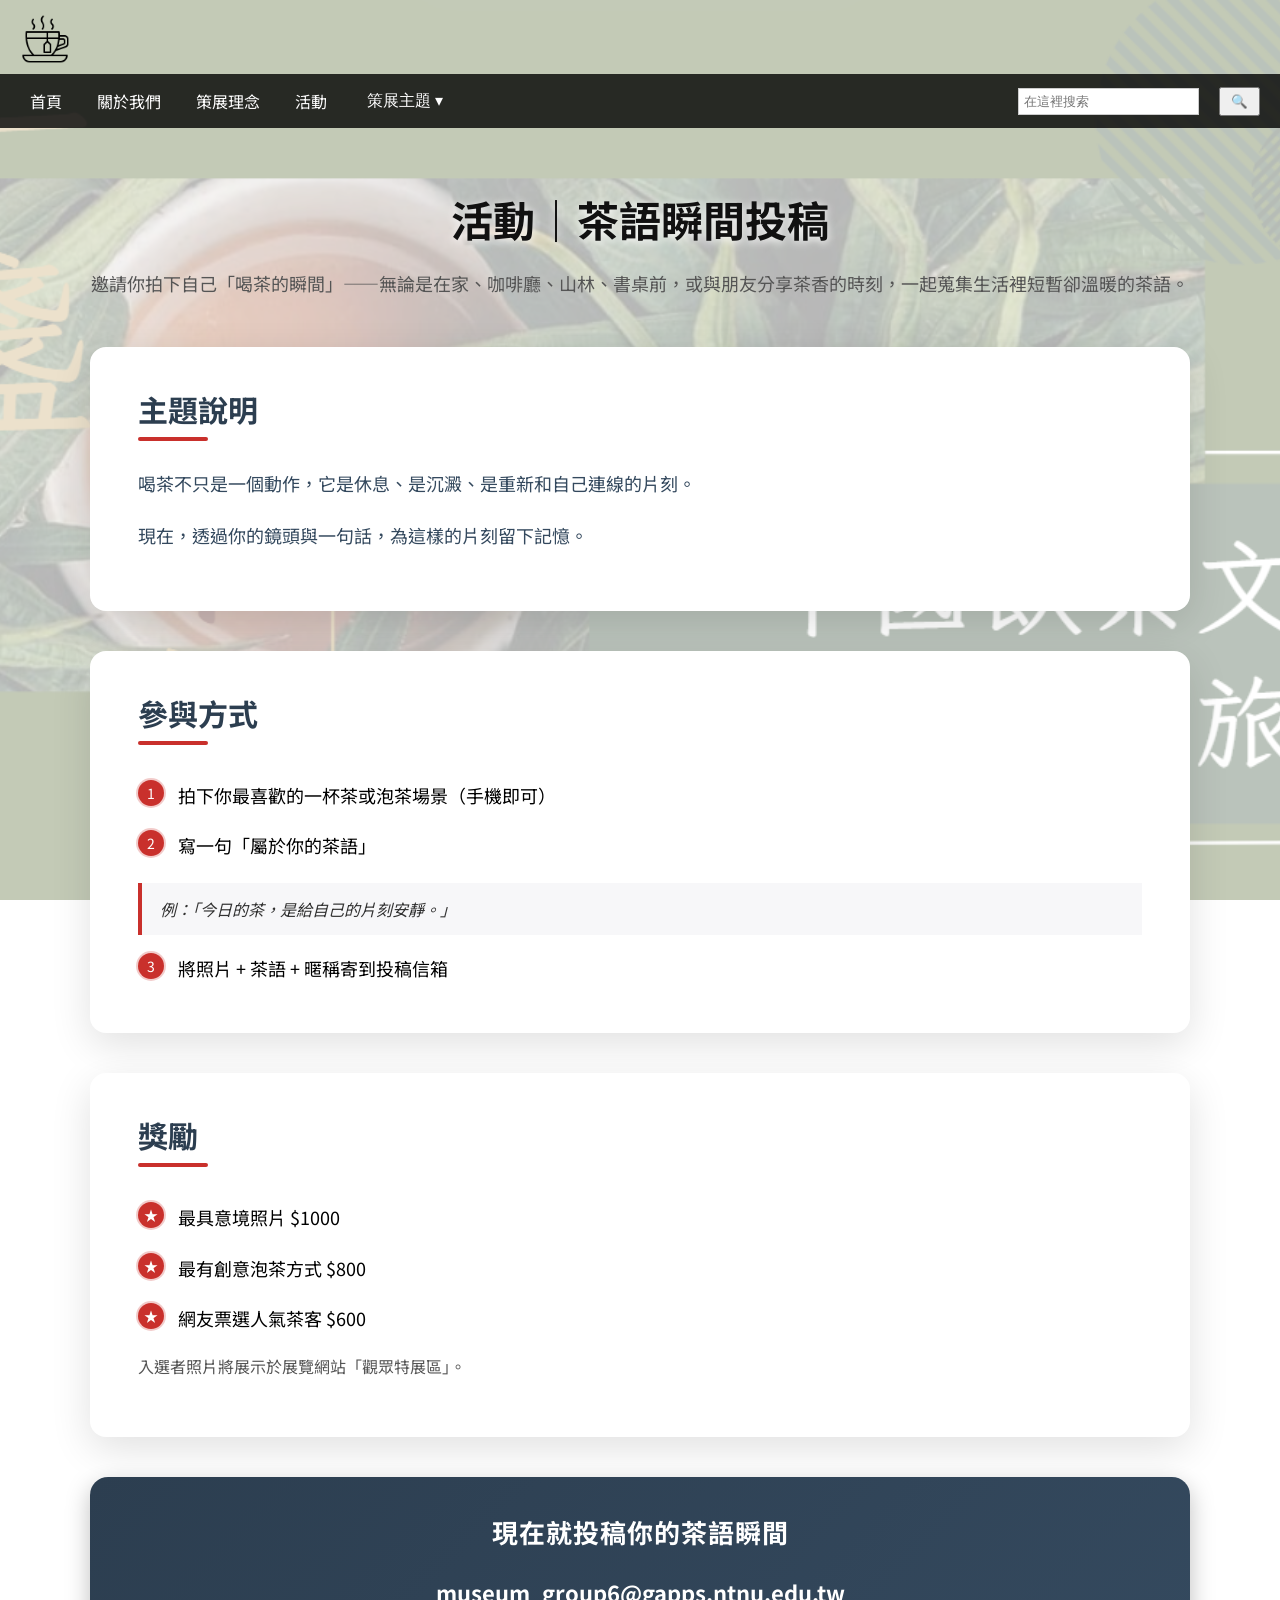
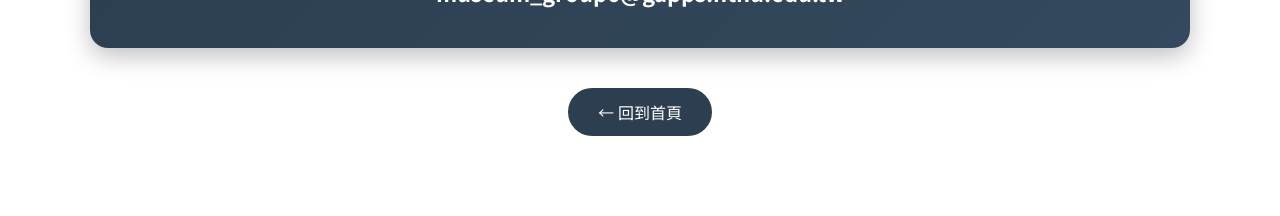
==== activity.html @ 9fa76d9c "feat:activity" ====
<!DOCTYPE html>
<html lang="zh-Hant">
<head>
  <meta charset="UTF-8">
  <meta name="viewport" content="width=device-width, initial-scale=1.0">
  <title>活動 - 茶語瞬間投稿</title>
  <link href="https://fonts.googleapis.com/css2?family=Noto+Sans+TC:wght@400;700&display=swap" rel="stylesheet">
  <link rel="stylesheet" href="style.css">
  <style>
    body { font-family: 'Noto Sans TC', Arial, sans-serif; margin:0; }
    .activity-wrapper { max-width: 1100px; margin: 60px auto 80px; padding: 0 24px; }
    .activity-hero { text-align:center; margin-bottom:48px; }
    .activity-hero h1 { font-size:42px; margin:0 0 16px; color:#2c3e50; }
    .activity-hero p { font-size:18px; color:#555; line-height:1.8; }
    .activity-section { background:#fff; border-radius:16px; padding:40px 48px; box-shadow:0 12px 40px rgba(0,0,0,.12); margin-bottom:40px; }
    .activity-section h2 { margin-top:0; font-size:30px; color:#2c3e50; position:relative; padding-bottom:10px; }
    .activity-section h2:after { content:''; position:absolute; left:0; bottom:0; width:70px; height:4px; background:#c9302c; border-radius:2px; }
    .steps-list, .reward-list { list-style:none; padding:0; margin:0; }
    .steps-list li, .reward-list li { padding:10px 0; font-size:18px; line-height:1.7; display:flex; align-items:flex-start; }
    .steps-list li span.bullet, .reward-list li span.bullet { display:inline-block; min-width:26px; height:26px; line-height:26px; text-align:center; border-radius:50%; background:#c9302c; color:#fff; font-size:14px; margin-right:14px; box-shadow:0 0 0 2px rgba(201,48,44,.25); }
    .quote-example { font-style:italic; background:#f7f7f9; border-left:4px solid #c9302c; padding:14px 18px; margin:12px 0 4px; color:#333; }
    .cta-box { text-align:center; padding:36px 28px; background:linear-gradient(135deg,#2c3e50,#34495e); color:#fff; border-radius:18px; box-shadow:0 8px 24px rgba(0,0,0,.25); }
    .cta-box h3 { margin-top:0; font-size:26px; letter-spacing:1px; }
    .cta-email { font-size:22px; font-weight:700; margin:12px 0 4px; word-break:break-all; }
    .cta-note { font-size:15px; opacity:.85; }
    .future-note { font-size:16px; color:#555; line-height:1.8; margin-top:8px; }
    .back-nav { text-align:center; margin:40px 0 10px; }
    .back-nav a { display:inline-block; padding:12px 30px; background:#2c3e50; color:#fff; text-decoration:none; border-radius:30px; transition:.25s; }
    .back-nav a:hover { background:#1d2730; transform:translateY(-2px); }
    @media (max-width:780px){
      .activity-section { padding:30px 30px; }
      .activity-hero h1 { font-size:34px; }
      .activity-hero p { font-size:16px; }
      .activity-section h2 { font-size:26px; }
      .steps-list li, .reward-list li { font-size:16px; }
      .cta-box { padding:30px 22px; }
      .cta-email { font-size:20px; }
    }
    @media (max-width:520px){
      .activity-wrapper { padding:0 16px; }
      .activity-hero h1 { font-size:28px; }
      .activity-section { padding:26px 22px; }
      .steps-list li span.bullet, .reward-list li span.bullet { margin-right:10px; }
      .steps-list li, .reward-list li { padding:8px 0; }
      .cta-email { font-size:18px; }
    }
  </style>
</head>
<body>
  <header class="site-header">
    <div class="logo"><a href="index.html"><img src="images/items/tea.png" alt="Logo"></a></div>
    <nav class="top-nav"></nav>
  </header>

<div class="background"></div>

  <nav class="main-nav">
    <a href="index.html">首頁</a>
    <a href="team_members.html">關於我們</a>
    <a href="idea.html">策展理念</a>
    <a href="activity.html">活動</a>
    <div class="dropdown" id="themeDropdown">
      <button class="dropbtn" id="dropbtn" aria-haspopup="true" aria-expanded="false">策展主題 ▾</button>
      <ul class="dropdown-menu" role="menu" aria-label="策展主題列表">
        <li role="none"><a role="menuitem" href="exhibition1.html">茶與文人詩畫</a></li>
        <li role="none"><a role="menuitem" href="exhibition2.html">唐代煮茶與宋代點茶文化</a></li>
        <li role="none"><a role="menuitem" href="exhibition3.html">茶具的原料和製作方式</a></li>
        <li role="none"><a role="menuitem" href="exhibition4.html">明清大調「茶」</a></li>
      </ul>
    </div>
    <input type="text" id="searchInput" placeholder="在這裡搜索">
    <button type="button" onclick="search()">🔍</button>
  </nav>

  <div class="activity-wrapper">
    <div class="activity-hero">
      <h1>活動｜茶語瞬間投稿</h1>
      <p>邀請你拍下自己「喝茶的瞬間」——無論是在家、咖啡廳、山林、書桌前，或與朋友分享茶香的時刻，一起蒐集生活裡短暫卻溫暖的茶語。</p>
    </div>

    <div class="activity-section" id="theme">
      <h2>主題說明</h2>
      <p style="font-size:18px; line-height:1.9; color:#34495e;">喝茶不只是一個動作，它是休息、是沉澱、是重新和自己連線的片刻。</p>
      <p style="font-size:18px; line-height:1.9; color:#34495e;">現在，透過你的鏡頭與一句話，為這樣的片刻留下記憶。</p>
    </div>

    <div class="activity-section" id="participation">
      <h2>參與方式</h2>
      <ul class="steps-list">
        <li><span class="bullet">1</span>拍下你最喜歡的一杯茶或泡茶場景（手機即可）</li>
        <li><span class="bullet">2</span>寫一句「屬於你的茶語」</li>
      </ul>
      <div class="quote-example">例：「今日的茶，是給自己的片刻安靜。」</div>
      <ul class="steps-list" style="margin-top:8px;">
        <li><span class="bullet">3</span>將照片 + 茶語 + 暱稱寄到投稿信箱</li>
      </ul>
    </div>

    <div class="activity-section" id="rewards">
      <h2>獎勵</h2>
      <ul class="reward-list">
        <li><span class="bullet">★</span>最具意境照片 $1000</li>
        <li><span class="bullet">★</span>最有創意泡茶方式 $800</li>
        <li><span class="bullet">★</span>網友票選人氣茶客 $600</li>
      </ul>
      <p class="future-note">入選者照片將展示於展覽網站「觀眾特展區」。</p>
    </div>

    <div class="cta-box" id="submit">
      <h3>現在就投稿你的茶語瞬間</h3>
      <div class="cta-email">museum_group6@gapps.ntnu.edu.tw</div>
    </div>

    <div class="back-nav"><a href="index.html">← 回到首頁</a></div>
  </div>

  <script>
    function search(){
      var value = document.getElementById('searchInput').value.trim();
      if(!value) return;
      var keyword = value.toLowerCase();
      if(keyword.includes('成員') || keyword.includes('關於')){
        window.location.href='team_members.html';
      } else if (keyword.includes('首頁')) {
        window.location.href='index.html';
      } else if (keyword.includes('理念')) {
        window.location.href='idea.html';
      } else if (keyword.includes('活動') || keyword.includes('茶語') || keyword.includes('投稿')) {
        window.location.href='activity.html';
      } else {
        alert('找不到相關內容');
      }
    }
    (function(){
      var dropdown = document.getElementById('themeDropdown');
      var btn = document.getElementById('dropbtn');
      if(!dropdown || !btn) return;
      btn.addEventListener('click', function(e){
        e.stopPropagation();
        var open = dropdown.classList.toggle('open');
        btn.setAttribute('aria-expanded', open? 'true':'false');
      });
      dropdown.addEventListener('click', function(e){
        if(e.target.tagName.toLowerCase()==='a'){
          dropdown.classList.remove('open');
          btn.setAttribute('aria-expanded','false');
        }
      });
      document.addEventListener('click', function(){
        if(dropdown.classList.contains('open')){
          dropdown.classList.remove('open');
          btn.setAttribute('aria-expanded','false');
        }
      });
      document.addEventListener('keydown', function(e){
        if(e.key==='Escape' && dropdown.classList.contains('open')){
          dropdown.classList.remove('open');
          btn.setAttribute('aria-expanded','false');
          btn.focus();
        }
      });
    })();
  </script>
</body>
</html>
---- style.css ----
/* ===== 全局設定 ===== */
body {
  margin: 0;
  font-family: sans-serif;
  background-color: #fff;
  /* ensure no extra top padding so content is close to top */
  padding-top: 0;
}

img {
  max-width: 100%;
  height: auto;
  display: block;
}

/* ===== 背景圖層 ===== */
.background {
  position: fixed;
  top: 0;
  left: 0;
  width: 100%;
  height: 100%;
  background-image: url('images/items/home.png');
  background-size: cover;
  background-position: center;
  background-attachment: fixed;
  opacity: 0.3;
  z-index: -1;
}

/* ===== 頁首 header ===== */
.site-header {
  box-sizing: border-box;
  display: flex;
  justify-content: space-between;
  align-items: center;
  /* make header background transparent so the black bar is gone */
  background-color: transparent;
  color: white;
  padding: 10px 20px;
  /* keep header in the normal flow so content positions naturally */
  position: static;
  width: 100%;
  z-index: 1000;
  height: auto;
}

.site-header a {
  color: white;
  text-decoration: none;
  margin-left: 15px;
}

.logo img {
  height: 50px;
  width: auto;
  margin-top: -20px;
}

h1 {
  color: #111 !important;
  font-size: 2.2em;
  font-weight: bold;
  text-align: center;
  margin-top: -70px;
  text-shadow: 0 2px 8px #fff;
}

/* ===== 中間橫幅 ===== */
.hero-banner {
  padding: 10px 20px;
  text-align: center;
  color: black;
  font-size: 20px;
  font-weight: bold;
  text-shadow: 1px 1px 2px white;
}

/* ===== 主選單 ===== */
.main-nav {
  display: flex;
  align-items: center;
  background-color: rgba(0, 0, 0, 0.8);
  padding: 10px 20px;
  gap: 15px;
}

.main-nav a {
  color: white;
  text-decoration: none;
  padding: 5px 10px;
}

.main-nav input[type="text"] {
  margin-left: auto;
  padding: 5px;
  border: 1px solid #ccc;
}

.main-nav button {
  padding: 5px 10px;
  margin-left: 5px;
}

/* ===== 輪播區 Swiper ===== */
.mySwiper {
  width: 80%;
  max-width: 900px;
  height: 400px;
  margin: 30px auto;
  border-radius: 10px;
  overflow: hidden;
  box-shadow: 0 0 10px rgba(0,0,0,0.5);
}

.swiper-slide img {
  width: 100%;
  height: 100%;
  object-fit: cover;
}

.mySwiper .swiper-pagination-bullet {
  background: white !important;
  opacity: 0.7;
}

.mySwiper .swiper-pagination-bullet-active {
  background: #00AEEF !important;
  opacity: 1;
}

/* ===== 功能選單（九宮格） ===== */
.feature-grid {
  display: grid;
  grid-template-columns: repeat(auto-fit, minmax(100px, 1fr));
  gap: 20px;
  padding: 30px;
  max-width: 1000px;
  margin: 0 auto;
}

.feature-item {
  background-color: rgba(242, 242, 242, 0.6); /* 淺灰色底，帶透明度 */
  color: #222;                                 /* 深色字體，對比良好 */
  text-align: center;
  text-decoration: none;
  border-radius: 10px;
  border: 2px solid #000;   /* 黑色外框 */
  padding: 20px 10px;
  box-shadow: 0 4px 12px rgba(0,0,0,0.06);
  transition: transform 0.25s ease, background-color 0.25s ease, box-shadow 0.25s ease;
}

.feature-item:hover {
  background-color: rgba(242, 242, 242, 0.78); /* hover 時稍微加深但仍保留透明感 */
  transform: translateY(-2px);
  box-shadow: 0 8px 20px rgba(0,0,0,0.12);
}

.feature-item img {
  width: 80px;
  height: 80px;
  object-fit: cover;
  margin: 0 auto 10px;
}

.feature-item span {
  display: block;
  font-size: 18px;
}

/* ===== 成員介紹區 ===== */
.team-section {
  max-width: 1200px;
  margin: 50px auto;
  padding: 20px;
}

.team-section h2 {
  text-align: center;
  margin-bottom: 56px; /* 與下方卡片拉開距離，字與框分離 */
}

.team-grid {
  display: grid;
  grid-template-columns: repeat(2, 1fr);
  gap: 30px;
  padding: 30px;
  max-width: 1000px;
  margin: 0 auto;
}

.team-link {
  text-decoration: none;
  color: inherit;
  display: block;
}

.team-member {
  background-color: #f8f8f8;
  border-radius: 10px;
  overflow: hidden;
  display: flex;
  padding: 15px;
  align-items: center;
  box-shadow: 0 0 10px rgba(0,0,0,0.1);
  transition: transform 0.4s ease, box-shadow 0.4s ease;
}

.team-member:hover {
  transform: scale(1.05);
  box-shadow: 0 12px 24px rgba(0, 0, 0, 0.3);
}

.team-member img {
  width: 100px;
  height: 100px;
  border-radius: 50%;
  object-fit: cover;
  margin-right: 20px;
}

.member-info h3 {
  margin: 0;
  font-size: 20px;
  color: #333;
}

.member-info p {
  margin: 5px 0;
  font-size: 14px;
  color: #555;
}

.team-member p a {
  color: inherit;
  text-decoration: none;
}

/* ===== 回首頁按鈕 ===== */
.back-home {
  text-align: center;
  margin-top: 40px;
}

.back-home a {
  display: inline-block;
  padding: 10px 20px;
  background-color: #000;
  color: white;
  text-decoration: none;
  border-radius: 8px;
  transition: background-color 0.3s;
}

.back-home a:hover {
  background-color: #444;
}

/* ===== 工作進度甘特圖區塊 ===== */
.gantt-section {
  max-width: 1000px;
  margin: 30px auto 10px;
  padding: 24px 16px 16px; /* 增加上方內距，讓標題與框分離 */
  background: rgba(255,255,255,0.92);
  border-radius: 12px;
  box-shadow: 0 10px 30px rgba(0,0,0,0.12);
}

.gantt-section h2 {
  margin: 1px 0 16px 0; /* 與圖片距離更大，也避免貼頂 */
  font-size: 20px;
  color: #111;
  text-align: left;
}

.gantt-section img {
  width: 100%;
  height: auto;
  border-radius: 4px;
  display: block;
}

/* ===== 參考資料區塊 ===== */
.references-section {
  max-width: 970px;
  margin: 30px auto 10px;
  padding: 28px 32px;
  background: rgba(255,255,255,0.94);
  border-radius: 12px;
  box-shadow: 0 8px 24px rgba(0,0,0,0.1);
}

.references-section h2 {
  margin: 0 0 20px 0;
  font-size: 22px;
  color: #111;
  text-align: left;
  font-weight: bold;
}

.reference-list {
  display: flex;
  flex-direction: column;
  gap: 12px;
}

.reference-item {
  margin: 0;
  padding-left: 2em;
  text-indent: -2em; /* APA 懸掛縮排 */
  line-height: 1.6;
  color: #333;
  font-size: 15px;
}

.reference-item a {
  color: #0066cc;
  text-decoration: none;
  border-bottom: 1px solid transparent;
  transition: border-color 0.2s;
}

.reference-item a:hover {
  border-bottom-color: #0066cc;
}

.reference-item a:visited {
  color: #551a8b;
}

/* ===== 成員影片 Modal 樣式 ===== */
.member-modal {
  display: none;
  position: fixed;
  inset: 0;
  z-index: 4000;
  align-items: center;
  justify-content: center;
}

.member-modal.open {
  display: flex;
}

.member-modal-backdrop {
  position: absolute;
  inset: 0;
  background: rgba(245, 245, 245, 0.6);
}

.member-modal-content {
  position: relative;
  background: linear-gradient(180deg,#111,#0b0b0b);
  color: #fff;
  width: min(860px, 92%);
  max-width: 920px;
  min-height: 500px;
  border-radius: 10px;
  padding: 28px 18px 18px 18px;
  display: flex;
  gap: 16px;
  box-shadow: 0 20px 60px rgba(0,0,0,0.6);
  align-items: stretch;
  z-index: 4100;
}

.modal-close {
  position: absolute;
  right: 12px;
  top: 1px;
  background: transparent;
  color: #fff;
  border: none;
  font-size: 26px;
  cursor: pointer;
  z-index: 4200;
  line-height: 1;
  padding: 4px 8px;
}

.modal-media {
  flex: 0 0 360px;
  max-width: 360px;
  min-height: 450px;
  display: flex;
  align-items: center;
  justify-content: center;
  overflow: hidden;
  background: #000;
  border-radius: 6px;
}

.modal-media img,
.modal-media video,
.modal-media iframe {
  width: 100%;
  height: 100%;
  border-radius: 6px;
  display: block;
  object-fit: contain;
}

.modal-caption {
  flex: 1 1 auto;
  min-width: 160px;
}

.modal-caption .modal-name {
  margin-top: 0;
  margin-bottom: 8px;
}

.modal-caption .modal-text {
  line-height: 1.6;
}

@media (max-width: 720px) {
  .member-modal-content { 
    flex-direction: column; 
    align-items: stretch;
    width: 95%;
    min-height: auto;
    padding: 20px 12px 12px 12px;
    gap: 12px;
  }
  
  .modal-close {
    font-size: 22px;
    right: 8px;
    top: 4px;
  }
  
  .modal-media { 
    width: 100%; 
    max-width: none;
    flex: 0 0 auto;
    min-height: 250px;
    max-height: 300px;
  }
  
  .chat-wrap {
    min-height: 350px;
    max-height: 400px;
  }
  
  .chat-header {
    padding: 8px 12px;
  }
  
  .chat-header .modal-name {
    font-size: 14px;
  }
  
  .chat-icons {
    gap: 12px;
  }
  
  .chat-icon {
    width: 18px;
    height: 18px;
  }
  
  .chat-bubble {
    font-size: 14px;
    padding: 8px 12px;
    max-width: 85%;
  }
  
  .chat-buttons {
    padding: 10px 12px;
    gap: 6px;
    flex-wrap: wrap;
  }
  
  .chat-btn {
    font-size: 13px;
    padding: 7px 12px;
    flex: 1 1 auto;
    min-width: calc(50% - 3px);
  }
}

@media (max-width: 480px) {
  .member-modal-content {
    width: 98%;
    padding: 16px 8px 8px 8px;
  }
  
  .modal-media {
    min-height: 200px;
    max-height: 250px;
  }
  
  .chat-wrap {
    min-height: 300px;
    max-height: 350px;
  }
  
  .chat-bubble {
    font-size: 13px;
    max-width: 90%;
  }
  
  .chat-btn {
    font-size: 12px;
    padding: 6px 10px;
  }
}

/* 聊天框樣式 */
.chat-wrap {
  display: flex;
  flex-direction: column;
  gap: 0;
  flex: 1 1 auto;
  min-height: 450px;
  background: #fff;
  border-radius: 8px;
  overflow: hidden;
  align-self: stretch;
}

.chat-header {
  background: #f8f8f8;
  padding: 10px 16px;
  display: flex;
  align-items: center;
  justify-content: space-between;
  border-bottom: 1px solid #e0e0e0;
  flex-shrink: 0;
}

.chat-header .modal-name {
  margin: 0;
  font-size: 16px;
  color: #111;
  flex: 1;
}

.chat-icons {
  display: flex;
  gap: 16px;
  align-items: center;
}

.chat-icon {
  width: 22px;
  height: 22px;
  display: inline-block;
  cursor: pointer;
}

.chat-icon svg {
  width: 100%;
  height: 100%;
  stroke: #111;
  stroke-width: 2;
  fill: none;
}

.chat-area {
  background: #fff;
  padding: 12px;
  overflow-y: auto;
  overflow-x: hidden;
  display: flex;
  flex-direction: column;
  gap: 8px;
  flex: 1 1 0;
  min-height: 0;
}

.chat-area::-webkit-scrollbar {
  width: 8px;
}

.chat-area::-webkit-scrollbar-track {
  background: #f1f1f1;
  border-radius: 4px;
}

.chat-area::-webkit-scrollbar-thumb {
  background: #888;
  border-radius: 4px;
}

.chat-area::-webkit-scrollbar-thumb:hover {
  background: #555;
}

.chat-bubble {
  background: #fff;
  color: #111;
  padding: 10px 14px;
  border-radius: 12px;
  margin-bottom: 8px;
  font-size: 15px;
  line-height: 1.5;
  border: 1px solid rgba(0,0,0,0.12);
  max-width: 78%;
}

.chat-bubble.user {
  background: #fff;
  color: #111;
  align-self: flex-end;
  border-radius: 14px 14px 8px 14px;
}

.chat-bubble.system {
  background: #111;
  color: #fff;
  align-self: flex-start;
  border-radius: 14px 14px 14px 8px;
}

.chat-buttons {
  display: flex;
  gap: 8px;
  justify-content: flex-start;
  padding: 12px 16px;
  background: #fff;
  border-top: 1px solid #e0e0e0;
  flex-shrink: 0;
}

.chat-btn {
  background: #f0f0f0;
  color: #111;
  border: 1px solid #ddd;
  padding: 8px 14px;
  border-radius: 20px;
  cursor: pointer;
  font-size: 14px;
}

.chat-btn:hover {
  background: #e5e5e5;
}

.typing {
  display: inline-block;
}

.typing-dot { display:inline-block; width:6px; height:6px; margin:0 2px; background:#ddd; border-radius:50%; opacity:0.15; }
.typing-dot.on { opacity:1; }

/* ===== 響應式設計 ===== */
@media (max-width: 768px) {
  .team-grid {
    grid-template-columns: 1fr;
  }
}

.top-nav {
  display: flex;
  flex: 1;
  justify-content: flex-end;
  min-width: 180px;
}

/* ===== 策展主題下拉選單樣式 ===== */
.dropdown {
  position: relative;
  display: inline-block;
}

.dropbtn {
  background: transparent;
  color: white;
  border: none;
  padding: 5px 10px;
  cursor: pointer;
  font-size: 16px;
}

.dropbtn:focus {
  /* 移除瀏覽器預設的藍色外框；用更低調的樣式保持鍵盤可見性 */
  outline: none;
}

/* 只在使用鍵盤（focus-visible）時顯示較低調的 focus ring，保留可及性 */
.dropbtn:focus-visible {
  box-shadow: 0 0 0 3px rgba(255,255,255,0.06);
  border-radius: 4px;
}

.dropdown-menu {
  display: none;
  position: absolute;
  left: 0;
  /* 貼著上方導覽列：向上覆蓋一小段，讓選單看起來緊貼導覽列而非浮起 */
  top: calc(100% );
  background: linear-gradient(180deg, rgba(0,0,0,0.8), rgba(0,0,0,0.8));
  color: white;
  min-width: 220px;
  border-radius: 8px;
  padding: 8px 0;
  box-shadow: 0 10px 30px rgba(0,0,0,0.8);
  z-index: 2000;
}

.dropdown-menu li {
  list-style: none;
}

.dropdown-menu a {
  display: block;
  color: white;
  text-decoration: none;
  padding: 10px 16px;
  font-size: 15px;
}

.dropdown-menu a:hover {
  background: rgba(255,255,255,0.05);
}

.dropdown.open .dropdown-menu {
  display: block;
}

/* 小箭頭，讓選單看起來像對話框貼著上方橫幅 */
.dropdown-menu::before {
  content: '';
  position: absolute;
  top: -8px;
  left: 20px; /* 可以視需要微調以對齊按鈕 */
  width: 0;
  height: 0;
  border-left: 8px solid transparent;
  border-right: 8px solid transparent;
  border-bottom: 8px solid rgba(0,0,0,0.8);
}

/* 小螢幕時讓 dropdown 變成在行內堆疊，避免畫面錯版 */
@media (max-width: 600px) {
  .dropdown-menu {
    left: auto;
    right: 10px;
    min-width: 160px;
  }
}
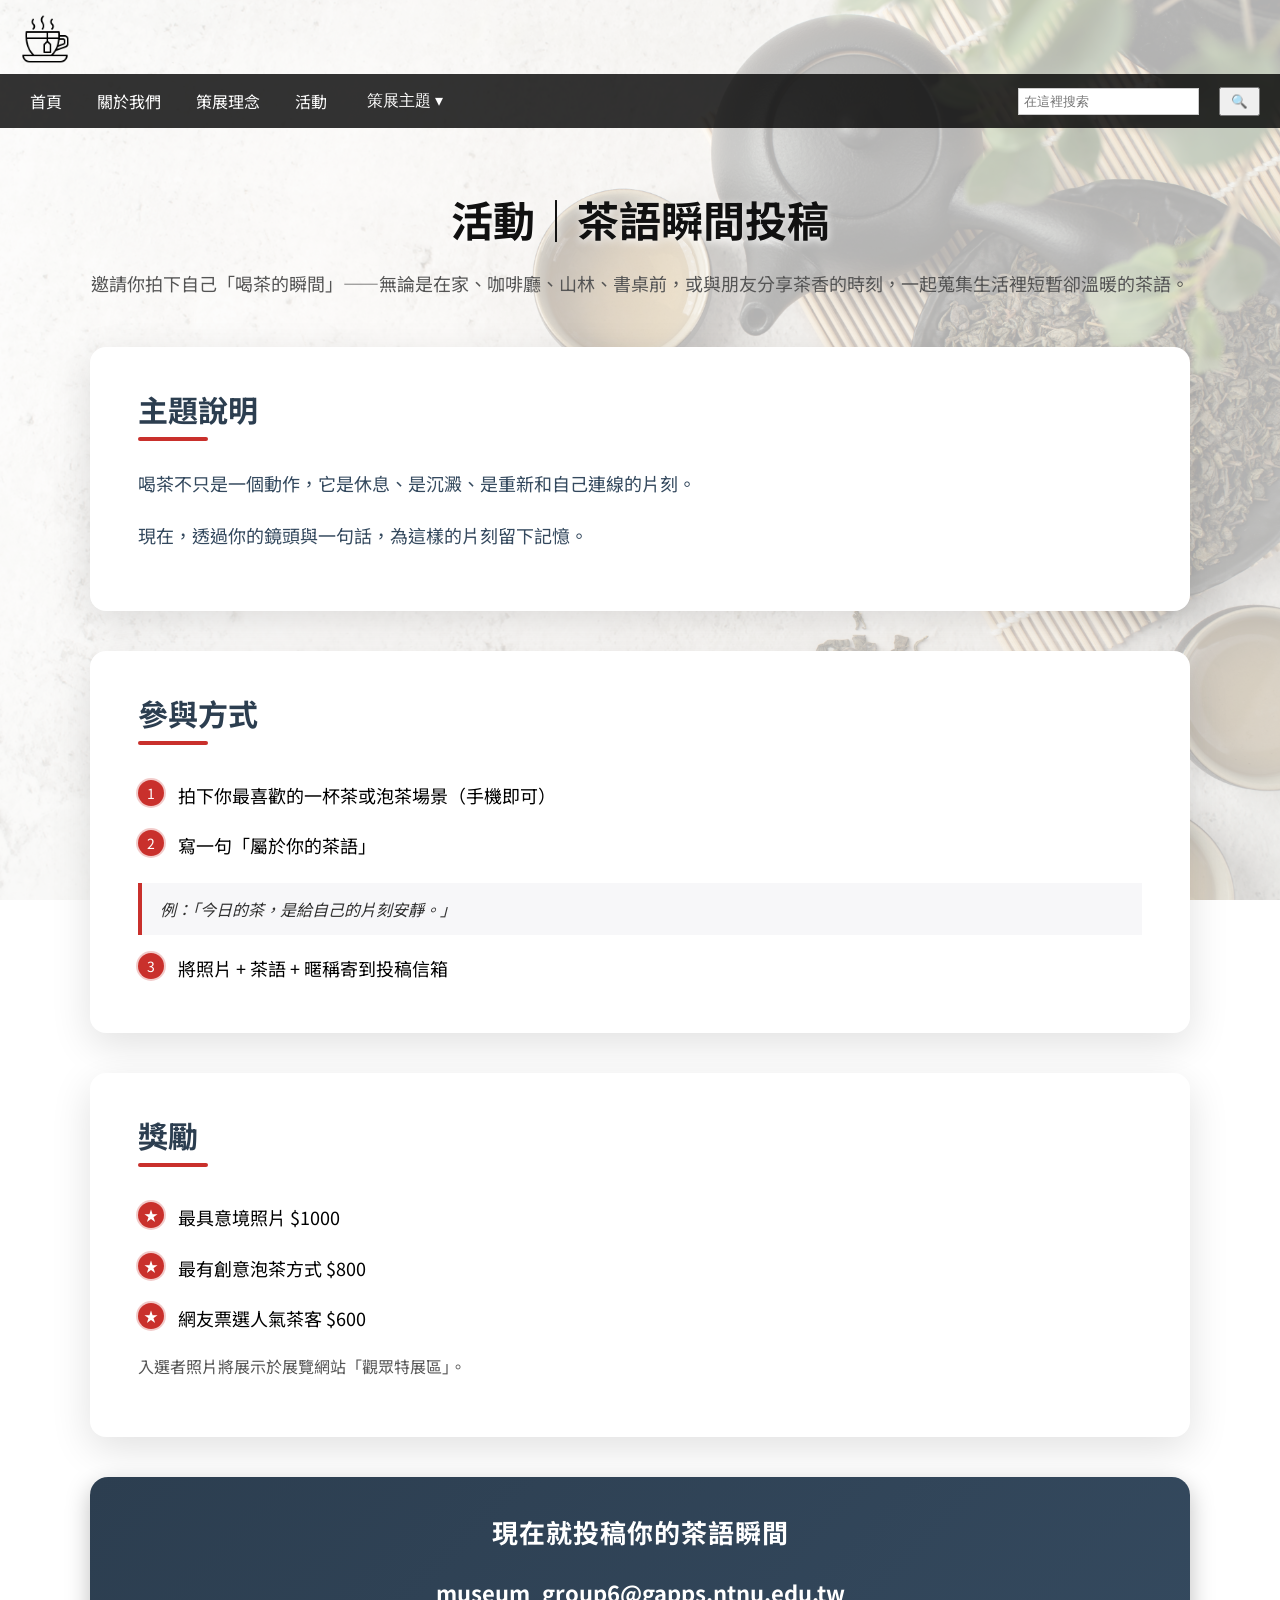
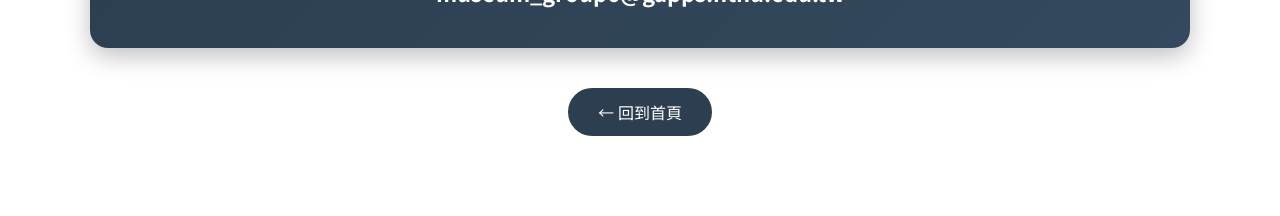
==== commit 2cfe647c: "feat:展覽改名" ====
--- a/activity.html
+++ b/activity.html
@@ -64,7 +64,7 @@
       <ul class="dropdown-menu" role="menu" aria-label="策展主題列表">
         <li role="none"><a role="menuitem" href="exhibition1.html">茶與文人詩畫</a></li>
         <li role="none"><a role="menuitem" href="exhibition2.html">唐代煮茶與宋代點茶文化</a></li>
-        <li role="none"><a role="menuitem" href="exhibition3.html">茶具的原料和製作方式</a></li>
+        <li role="none"><a role="menuitem" href="exhibition3.html">茶色與茶盞搭配的美學</a></li>
         <li role="none"><a role="menuitem" href="exhibition4.html">明清大調「茶」</a></li>
       </ul>
     </div>
--- a/style.css
+++ b/style.css
@@ -20,7 +20,7 @@
   left: 0;
   width: 100%;
   height: 100%;
-  background-image: url('images/items/home.png');
+  background-image: url('images/items/b.jpg');
   background-size: cover;
   background-position: center;
   background-attachment: fixed;
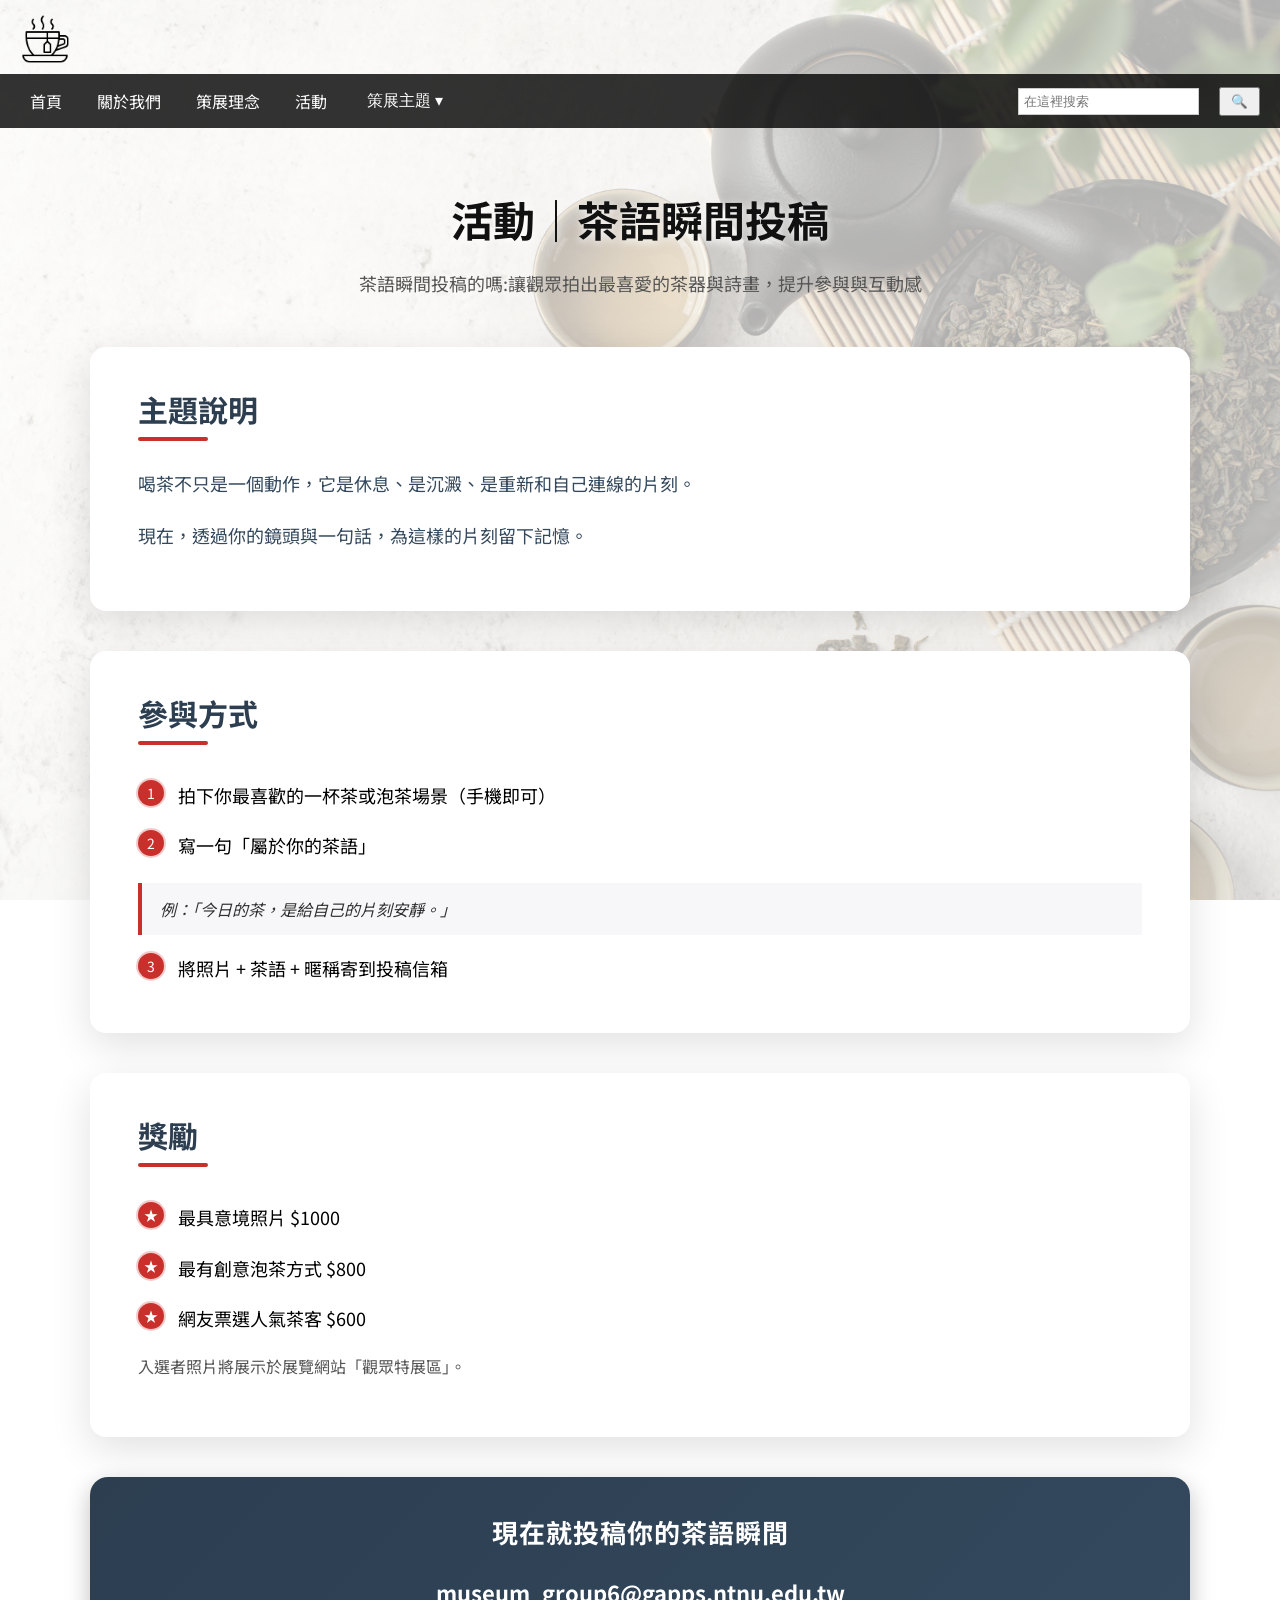
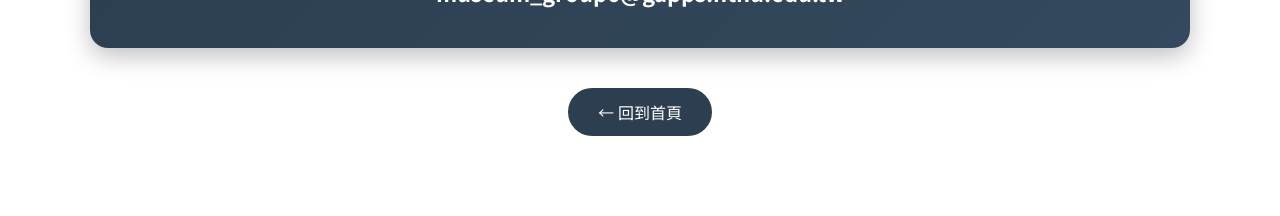
==== commit 9a90720d: "feat:activity標題" ====
--- a/activity.html
+++ b/activity.html
@@ -75,7 +75,7 @@
   <div class="activity-wrapper">
     <div class="activity-hero">
       <h1>活動｜茶語瞬間投稿</h1>
-      <p>邀請你拍下自己「喝茶的瞬間」——無論是在家、咖啡廳、山林、書桌前，或與朋友分享茶香的時刻，一起蒐集生活裡短暫卻溫暖的茶語。</p>
+      <p>茶語瞬間投稿的嗎:讓觀眾拍出最喜愛的茶器與詩畫，提升參與與互動感</p>
     </div>
 
     <div class="activity-section" id="theme">
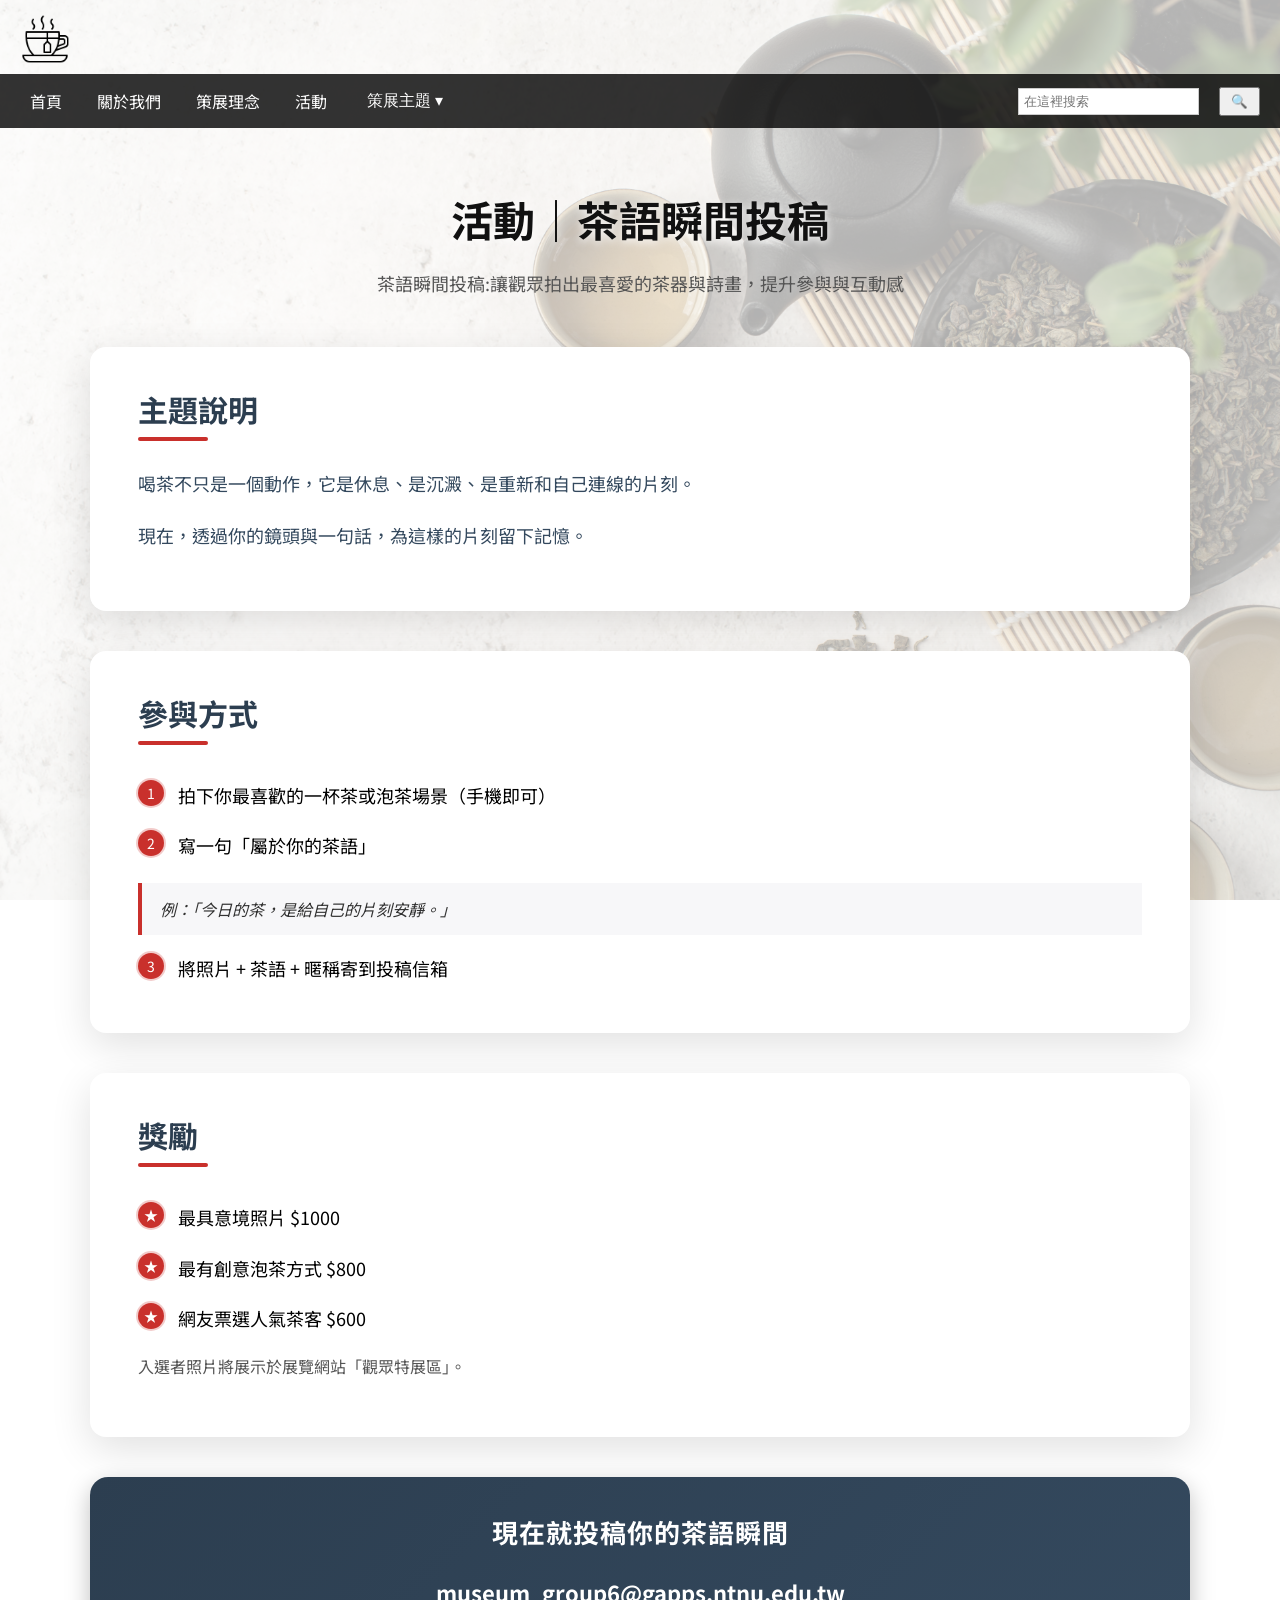
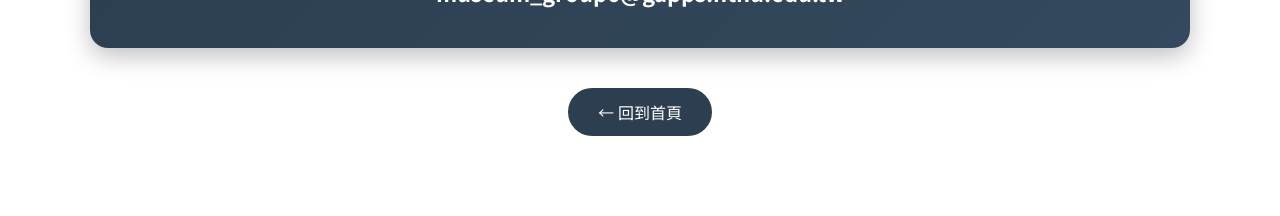
==== commit 6560aa30: "feat:活動簡介" ====
--- a/activity.html
+++ b/activity.html
@@ -75,7 +75,7 @@
   <div class="activity-wrapper">
     <div class="activity-hero">
       <h1>活動｜茶語瞬間投稿</h1>
-      <p>茶語瞬間投稿的嗎:讓觀眾拍出最喜愛的茶器與詩畫，提升參與與互動感</p>
+      <p>茶語瞬間投稿:讓觀眾拍出最喜愛的茶器與詩畫，提升參與與互動感</p>
     </div>
 
     <div class="activity-section" id="theme">
